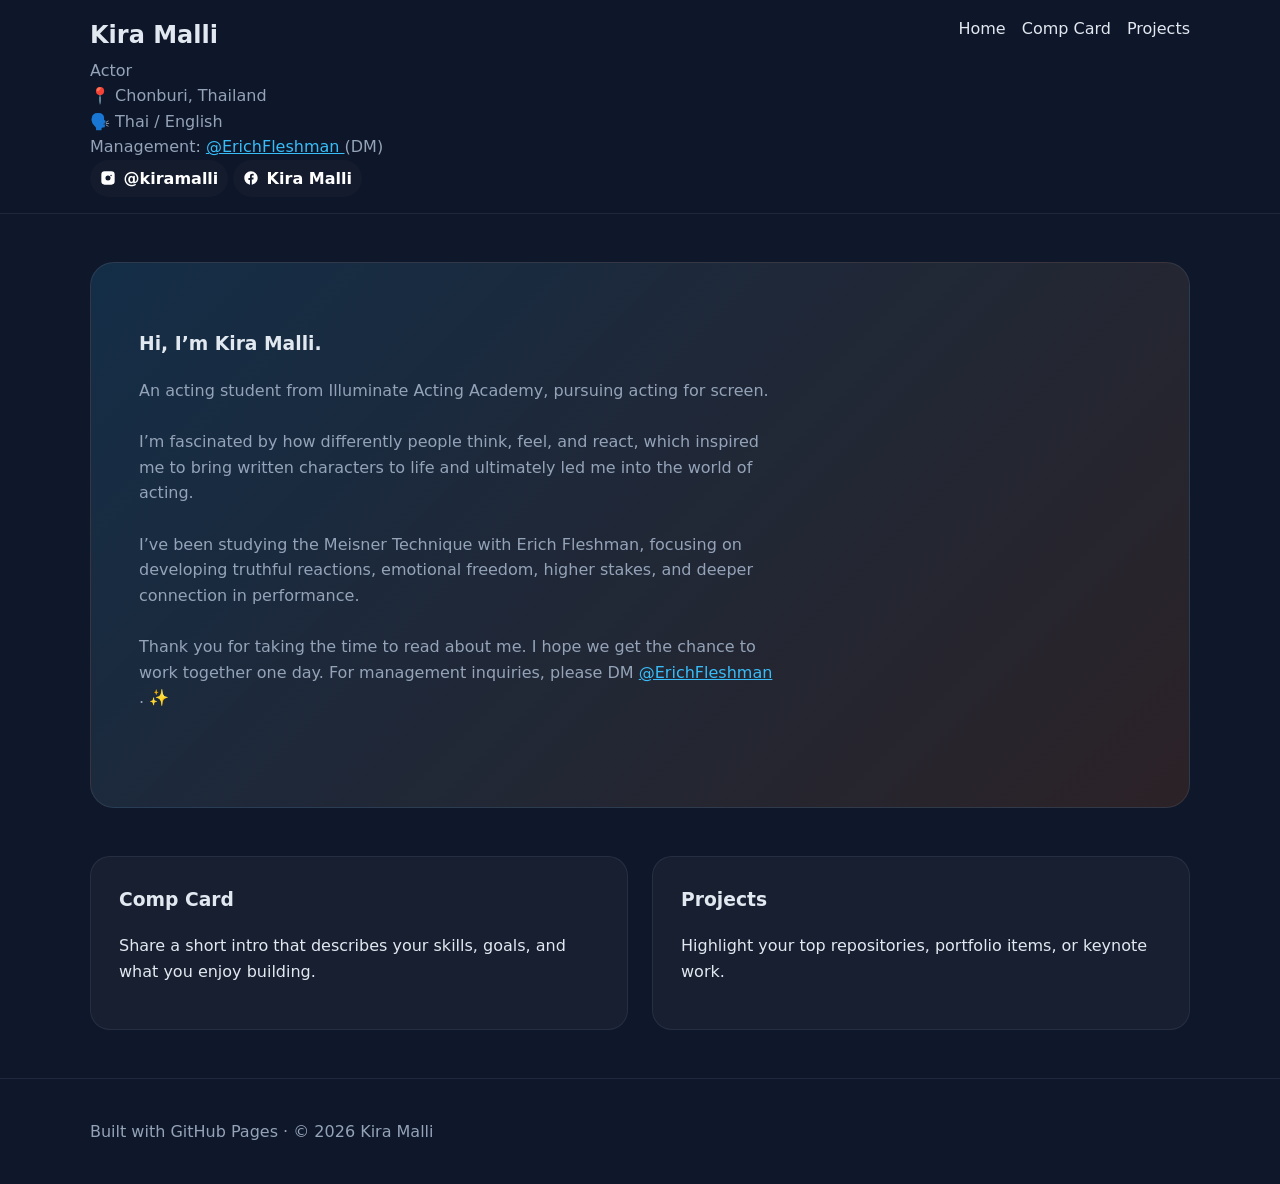
==== index.html @ f783289f "update about me format" ====
<!DOCTYPE html>
<html lang="en">
<head>
  <meta charset="UTF-8" />
  <meta name="viewport" content="width=device-width, initial-scale=1.0" />
  <title>Kira Malli | Profile</title>
  <link rel="stylesheet" href="assets/css/styles.css" />
</head>
<body>
  <header class="site-header">
    <div class="container">
      <div class="brand">
        <h1>Kira Malli</h1>
        <p>Actor<br />
        📍 Chonburi, Thailand<br />
        🗣️ Thai / English<br />
        Management: <a 
            href="https://www.instagram.com/erichfleshman/" 
            target="_blank" 
            rel="noreferrer noopener"
            style="color: #38BDF8;">
            @ErichFleshman
            </a> (DM)<br />
        <a class="contact-link" href="https://www.instagram.com/kiramalli/" target="_blank" rel="noreferrer noopener">
            <svg aria-hidden="true" viewBox="0 0 24 24" fill="currentColor" xmlns="http://www.w3.org/2000/svg"><path d="M7 2h10a5 5 0 0 1 5 5v10a5 5 0 0 1-5 5H7a5 5 0 0 1-5-5V7a5 5 0 0 1 5-5zm5 6.2a3.8 3.8 0 1 0 0 7.6 3.8 3.8 0 0 0 0-7.6zm4.6-.9a1.1 1.1 0 1 0 0 2.2 1.1 1.1 0 0 0 0-2.2z"/></svg>
            <span>@kiramalli</span>
        </a>
        <a class="contact-link" href="https://www.facebook.com/profile.php?id=61576661633988" target="_blank" rel="noreferrer noopener">
            <svg aria-hidden="true" viewBox="0 0 24 24" fill="currentColor" xmlns="http://www.w3.org/2000/svg"><path d="M22 12.07C22 6.48 17.52 2 11.93 2 6.34 2 2 6.48 2 12.07 2 17.07 5.66 21.18 10.44 22v-7.02H8.08v-2.91h2.36V9.41c0-2.33 1.38-3.62 3.5-3.62.99 0 1.84.07 2.09.11v2.42h-1.45c-1.14 0-1.36.54-1.36 1.33v1.75h2.73l-.36 2.91h-2.37V22C18.34 21.18 22 17.07 22 12.07z"/></svg>
            <span>Kira Malli</span>
        </a>
    </p>
      </div>
      <div class="header-right">
        <nav class="site-nav">
          <a href="index.html">Home</a>
          <a href="comp-card.html">Comp Card</a>
          <a href="projects.html">Projects</a>
        </nav>
      </div>
    </div>
  </header>

  <main class="content container">
    <section class="hero">
      <h3>Hi, I’m Kira Malli.</h3>
      <p>An acting student from Illuminate Acting Academy, pursuing acting for screen. <br /><br />
        I’m fascinated by how differently people think, feel, and react, which inspired me to bring written characters to life and ultimately led me into the world of acting. <br /><br />
        I’ve been studying the Meisner Technique with Erich Fleshman, focusing on developing truthful reactions, emotional freedom, higher stakes, and deeper connection in performance. <br /><br />
        Thank you for taking the time to read about me. I hope we get the chance to work together one day. For management inquiries, please DM <a 
            href="https://www.instagram.com/erichfleshman/" 
            target="_blank" 
            rel="noreferrer noopener"
            style="color: #38BDF8;">
            @ErichFleshman
            </a>. ✨</p>
      <p class="cta">
        <!--<a class="button" href="projects.html">View Work</a> 
        <a class="button secondary" href="comp-card.html">Learn More</a>-->
      </p>
    </section>

    <section class="summary-grid">
      <article>
        <h3>Comp Card</h3>
        <p>Share a short intro that describes your skills, goals, and what you enjoy building.</p>
      </article>
      <article>
        <h3>Projects</h3>
        <p>Highlight your top repositories, portfolio items, or keynote work.</p>
      </article>
    </section>
  </main>

  <footer class="site-footer">
    <div class="container">
      <p>Built with GitHub Pages · © 2026 Kira Malli</p>
    </div>
  </footer>
  <script src="assets/js/main.js"></script>
</body>
</html>
---- assets/css/styles.css ----
:root {
	--bg: #0f172a;
	--surface: #111827;
	--muted: #94a3b8;
	--text: #e2e8f0;
	--accent: #38bdf8;
	--accent-2: #f97316;
}

* {
	box-sizing: border-box;
}

body {
	margin: 0;
	font-family: Inter, system-ui, sans-serif;
	background: var(--bg);
	color: var(--text);
	line-height: 1.6;
}

.container {
	width: min(1100px, calc(100% - 2rem));
	margin: 0 auto;
}

.site-header {
	background: rgba(15, 23, 42, 0.96);
	border-bottom: 1px solid rgba(148, 163, 184, 0.12);
	position: sticky;
	top: 0;
	z-index: 10;
}

.site-header .container {
	display: flex;
	align-items: flex-start;
	justify-content: space-between;
	gap: 1rem;
	padding: 1rem 0;
}

.brand h1 {
	margin: 0;
	font-size: 1.5rem;
}

.brand p {
	margin: 0.2rem 0 0;
	color: var(--muted);
}

.site-nav {
	display: flex;
	flex-wrap: wrap;
	gap: 1rem;
}

.site-nav a {
	color: var(--text);
	text-decoration: none;
	font-weight: 500;
}

.site-nav a:hover {
	color: var(--accent);
}

.content {
	padding: 3rem 0;
}

.hero {
	background: linear-gradient(135deg, rgba(56, 189, 248, 0.14), rgba(249, 115, 22, 0.12));
	border: 1px solid rgba(148, 163, 184, 0.14);
	border-radius: 24px;
	padding: 3rem;
}

.hero h2 {
	margin-top: 0;
	font-size: clamp(2rem, 4vw, 3.5rem);
}

.hero p {
	max-width: 40rem;
	color: var(--muted);
}

.cta {
	margin-top: 2rem;
	display: flex;
	gap: 1rem;
	flex-wrap: wrap;
}

.button {
	padding: 0.95rem 1.75rem;
	border-radius: 999px;
	border: none;
	background: var(--accent);
	color: #0f172a;
	text-decoration: none;
	font-weight: 600;
}

.button.secondary {
	background: transparent;
	color: var(--text);
	border: 1px solid rgba(226, 232, 240, 0.18);
}

.summary-grid {
	display: grid;
	grid-template-columns: repeat(auto-fit, minmax(220px, 1fr));
	gap: 1.5rem;
	margin-top: 3rem;
}

.summary-grid article {
	background: rgba(255, 255, 255, 0.035);
	border: 1px solid rgba(148, 163, 184, 0.12);
	border-radius: 20px;
	padding: 1.75rem;
}

.summary-grid h3 {
	margin-top: 0;
}

.project-list {
	list-style: none;
	padding: 0;
	margin: 0;
	display: grid;
	gap: 1.5rem;
}

.project-list li {
	background: rgba(255, 255, 255, 0.04);
	border: 1px solid rgba(148, 163, 184, 0.12);
	border-radius: 18px;
	padding: 1.5rem;
}

.site-footer {
	border-top: 1px solid rgba(148, 163, 184, 0.12);
	padding: 1.5rem 0;
	color: var(--muted);
}

@media (max-width: 720px) {
	.site-header .container {
		flex-direction: column;
		align-items: flex-start;
	}

	.site-nav {
		width: 100%;
		justify-content: flex-start;
	}
}

/* Header right / contacts */
.header-right {
	display: flex;
	align-items: center;
	gap: 1rem;
}

.header-contacts {
	display: flex;
	flex-direction: column;
	gap: 0.25rem;
	align-items: flex-end;
	position: absolute;
	top: 0.6rem;
	right: 1rem;
}

.contact-link {
	display: inline-flex;
	align-items: center;
	gap: 0.5rem;
	color: #fff;
	text-decoration: none;
	font-weight: 600;
	background: rgba(255,255,255,0.02);
	padding: 0.35rem 0.6rem;
	font-size: 1em;
	border-radius: 999px;
}

.contact-link svg {
	height: 1em;
	width: auto;
	vertical-align: -0.125em;
}
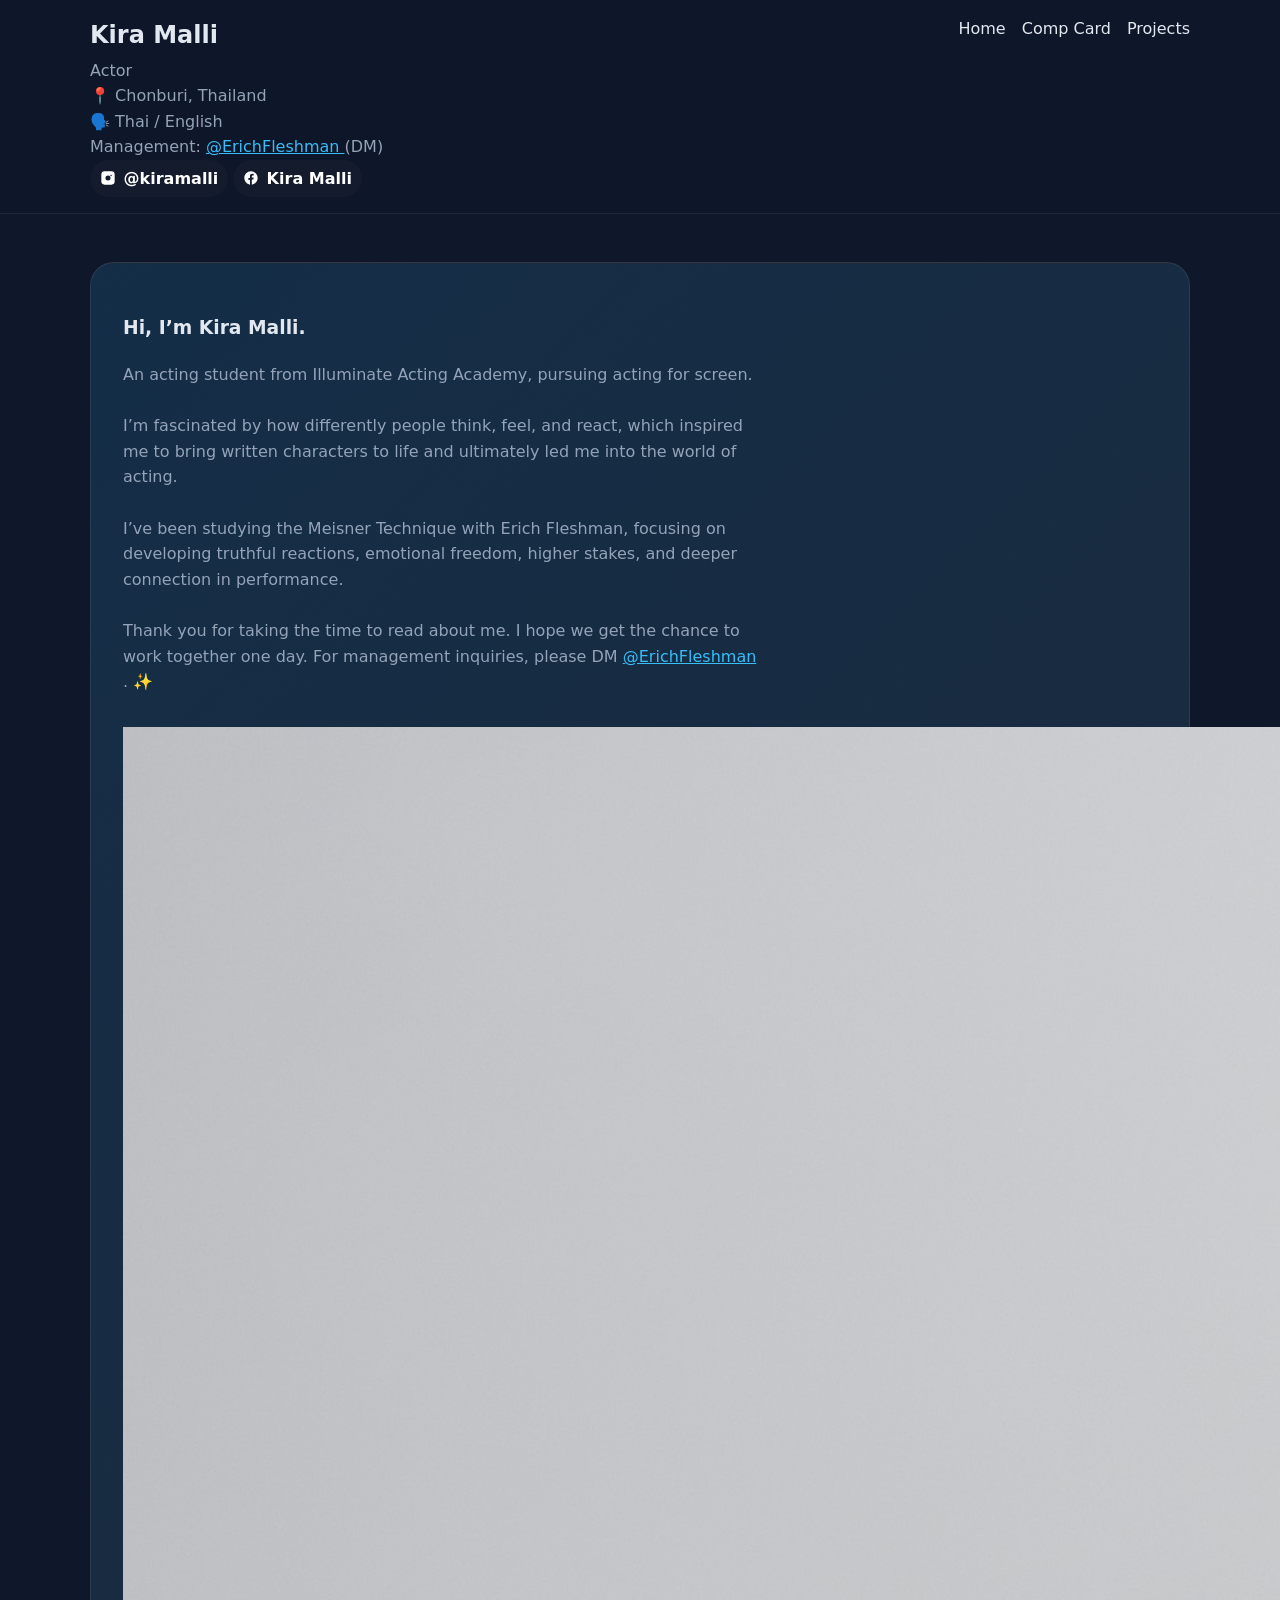
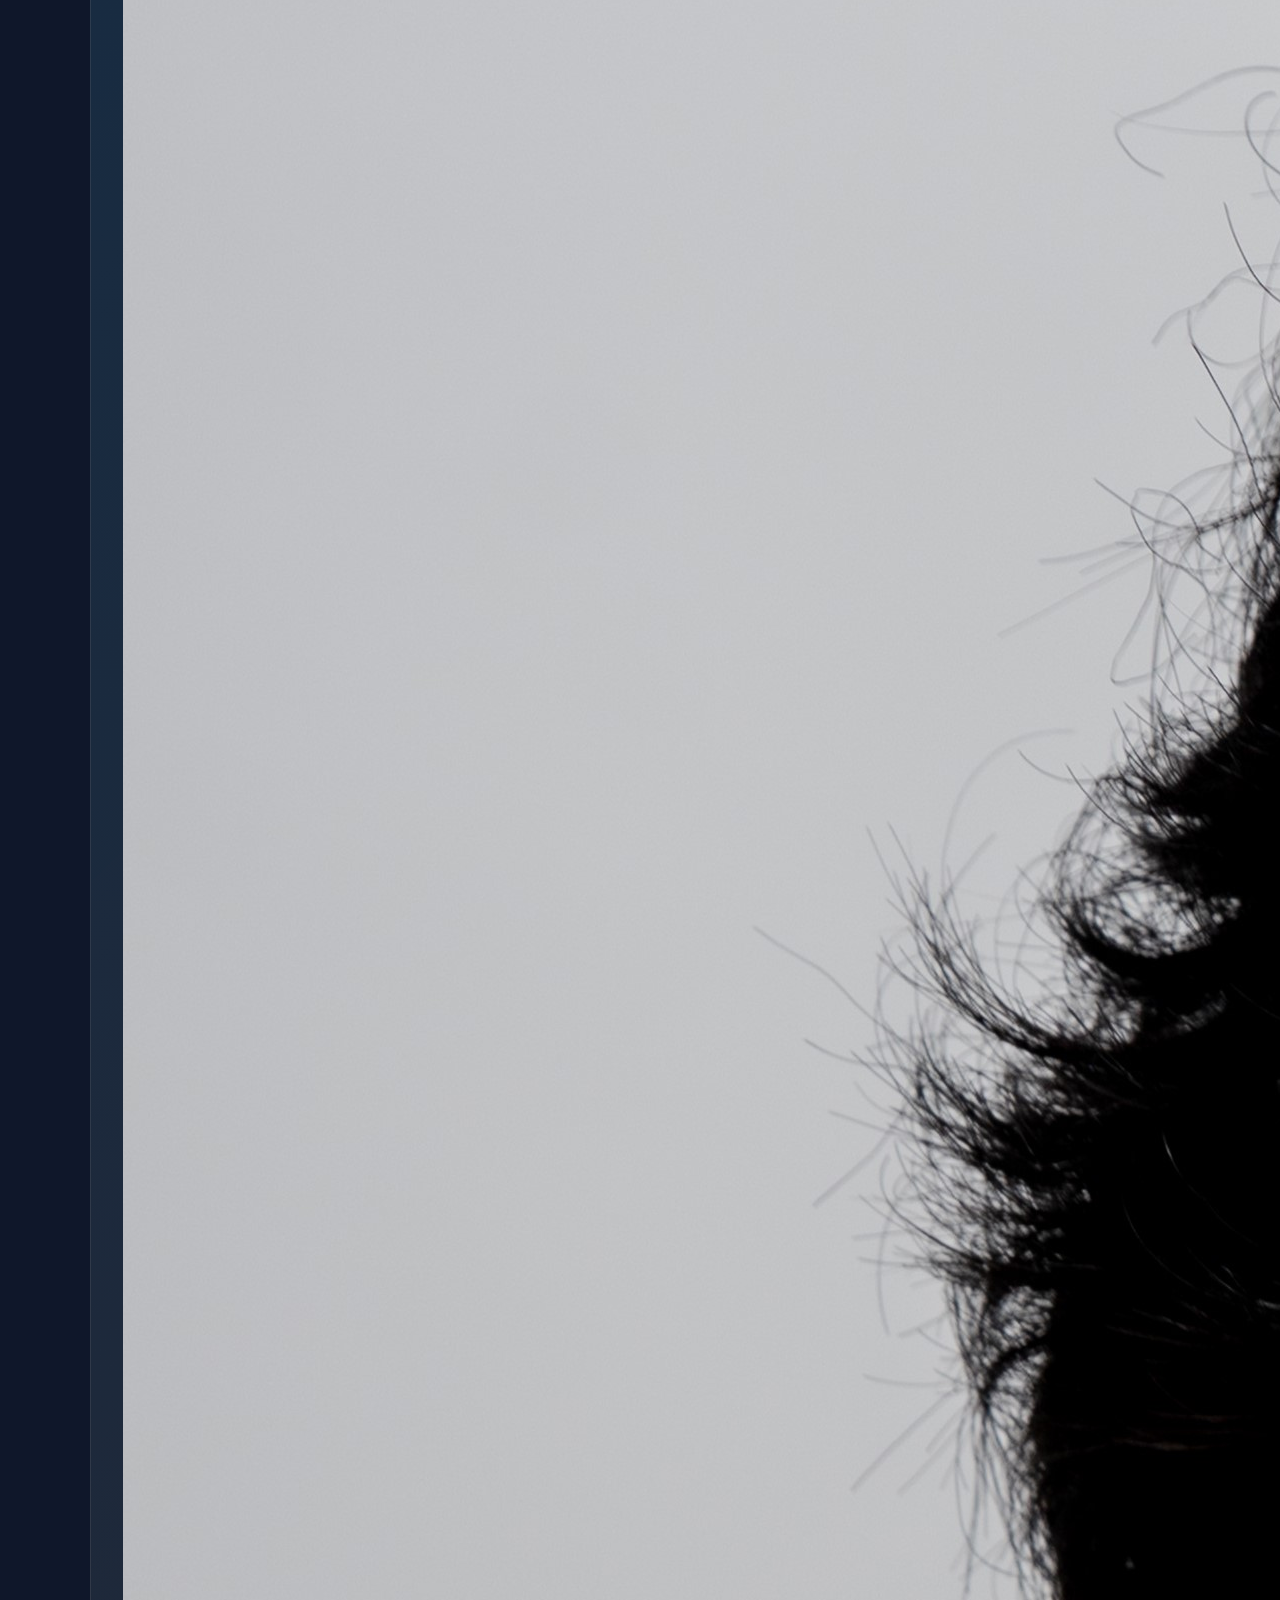
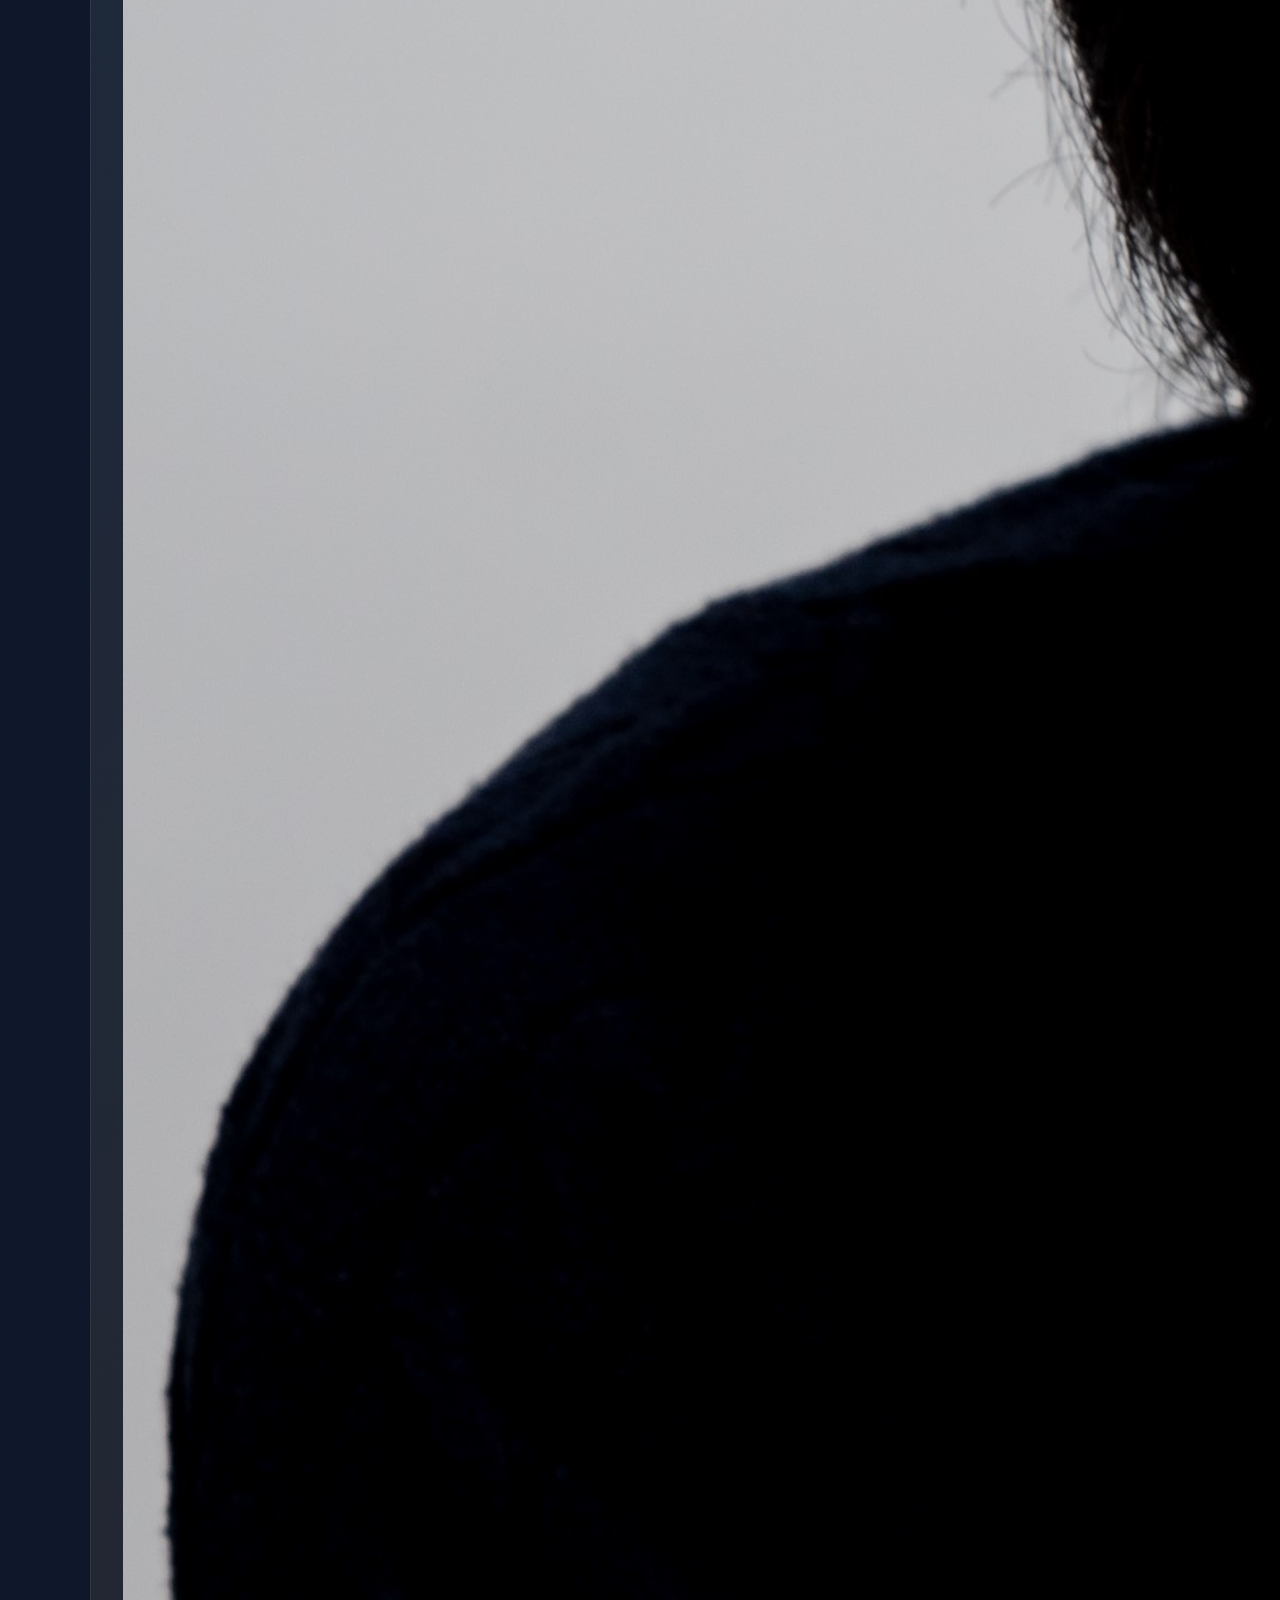
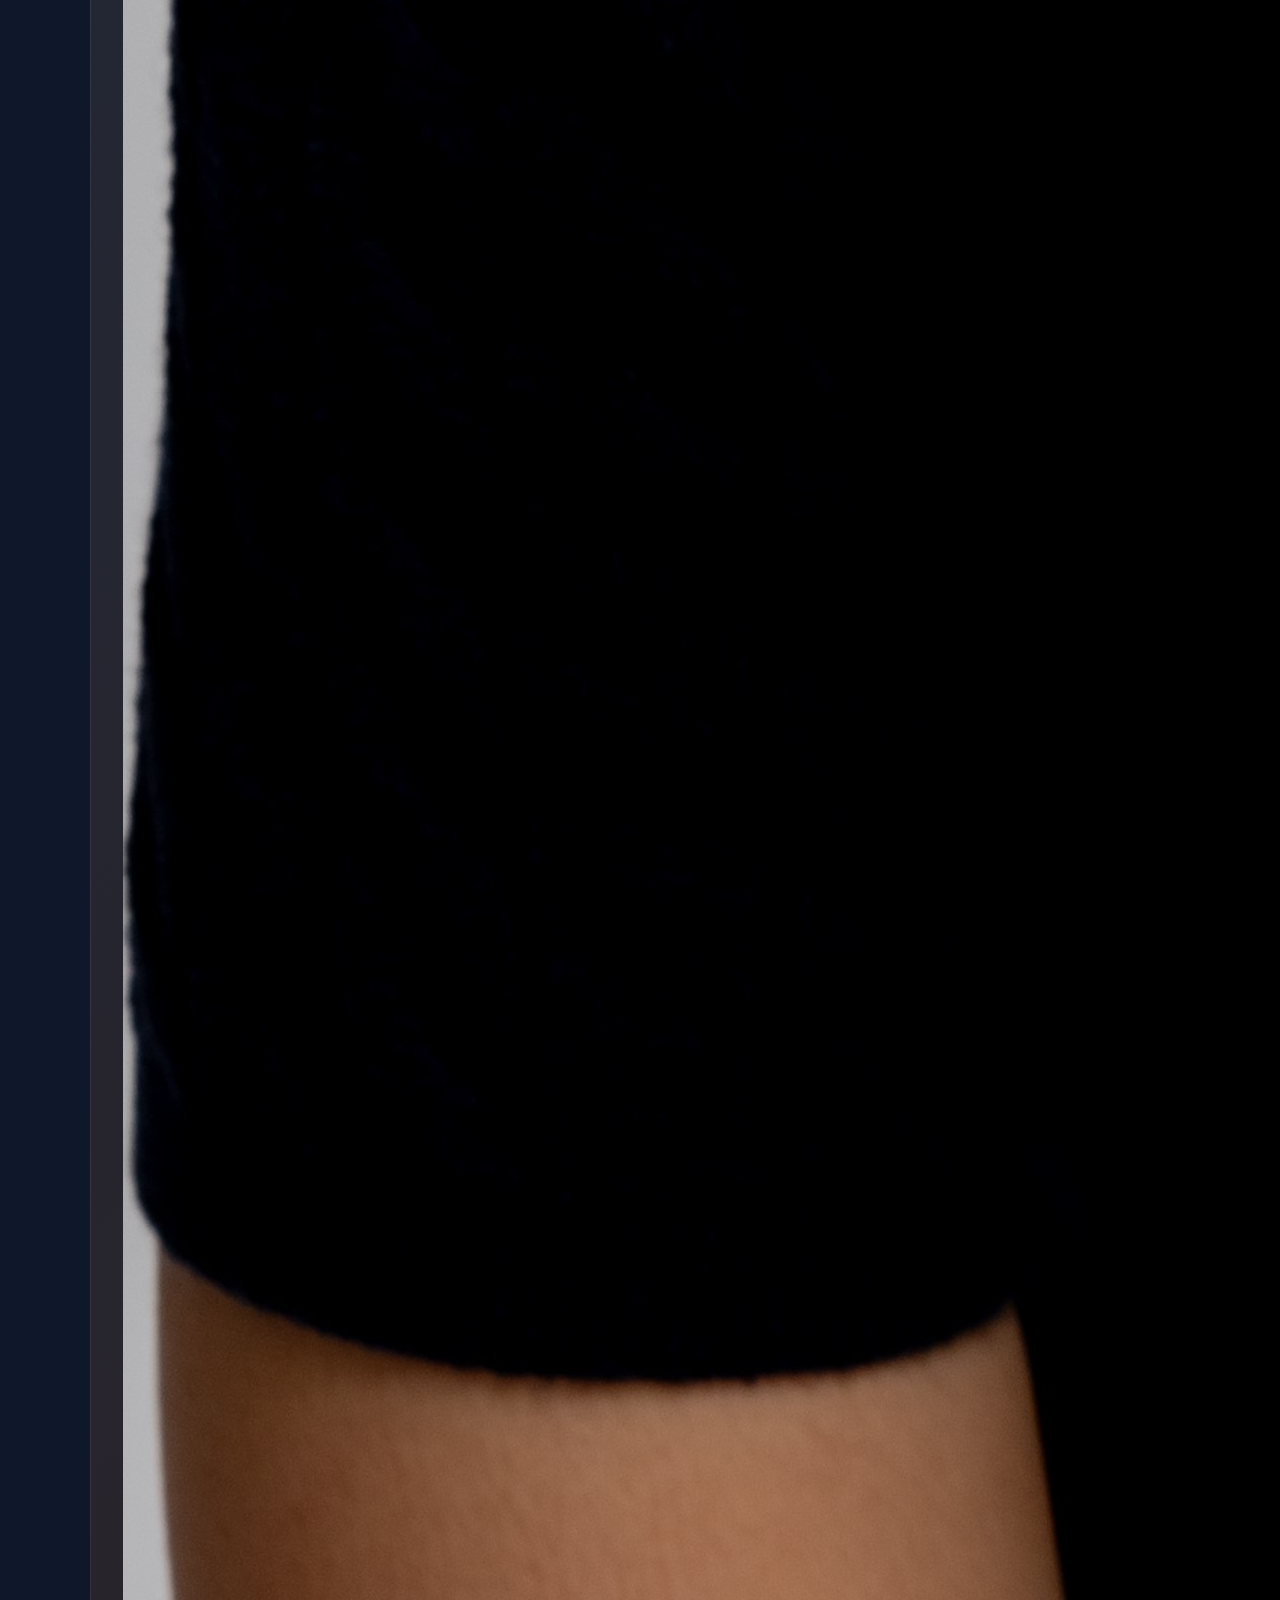
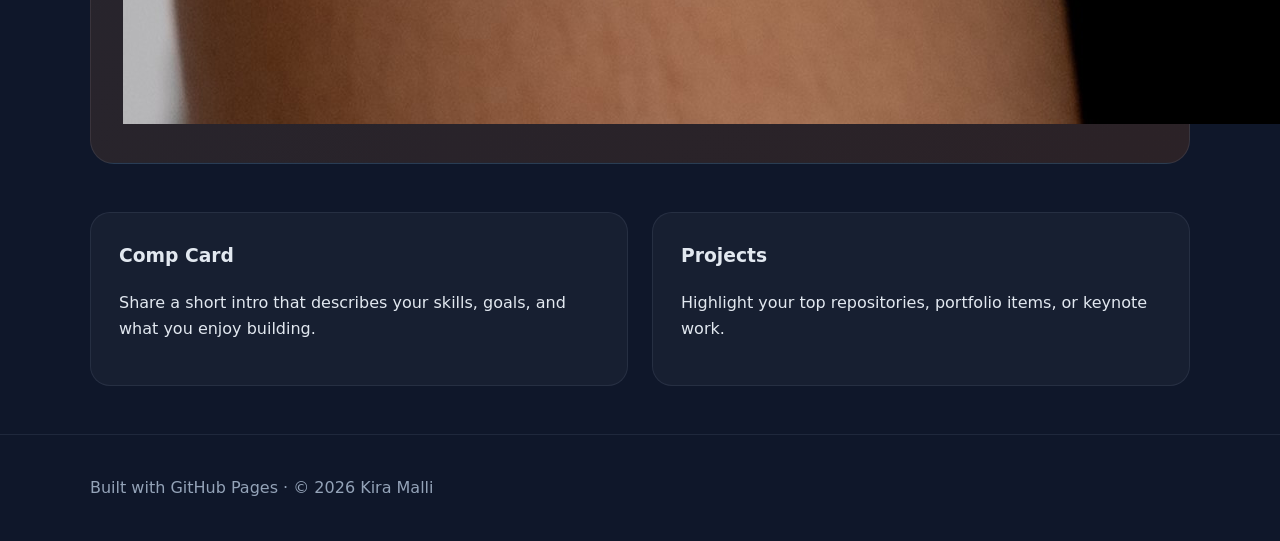
==== commit 3c576ee4: "add profile pic" ====
--- a/index.html
+++ b/index.html
@@ -43,6 +43,7 @@
 
   <main class="content container">
     <section class="hero">
+      <div>
       <h3>Hi, I’m Kira Malli.</h3>
       <p>An acting student from Illuminate Acting Academy, pursuing acting for screen. <br /><br />
         I’m fascinated by how differently people think, feel, and react, which inspired me to bring written characters to life and ultimately led me into the world of acting. <br /><br />
@@ -58,6 +59,10 @@
         <!--<a class="button" href="projects.html">View Work</a> 
         <a class="button secondary" href="comp-card.html">Learn More</a>-->
       </p>
+      </div>
+      <div>
+        <img src="assets/images/profile-pic.jpg" alt="Kira Malli" class="profile-pic" />
+      </div>
     </section>
 
     <section class="summary-grid">
--- a/assets/css/styles.css
+++ b/assets/css/styles.css
@@ -74,7 +74,7 @@
 	background: linear-gradient(135deg, rgba(56, 189, 248, 0.14), rgba(249, 115, 22, 0.12));
 	border: 1px solid rgba(148, 163, 184, 0.14);
 	border-radius: 24px;
-	padding: 3rem;
+	padding: 2rem;
 }
 
 .hero h2 {
@@ -88,7 +88,7 @@
 }
 
 .cta {
-	margin-top: 2rem;
+	margin-top: 1rem;
 	display: flex;
 	gap: 1rem;
 	flex-wrap: wrap;
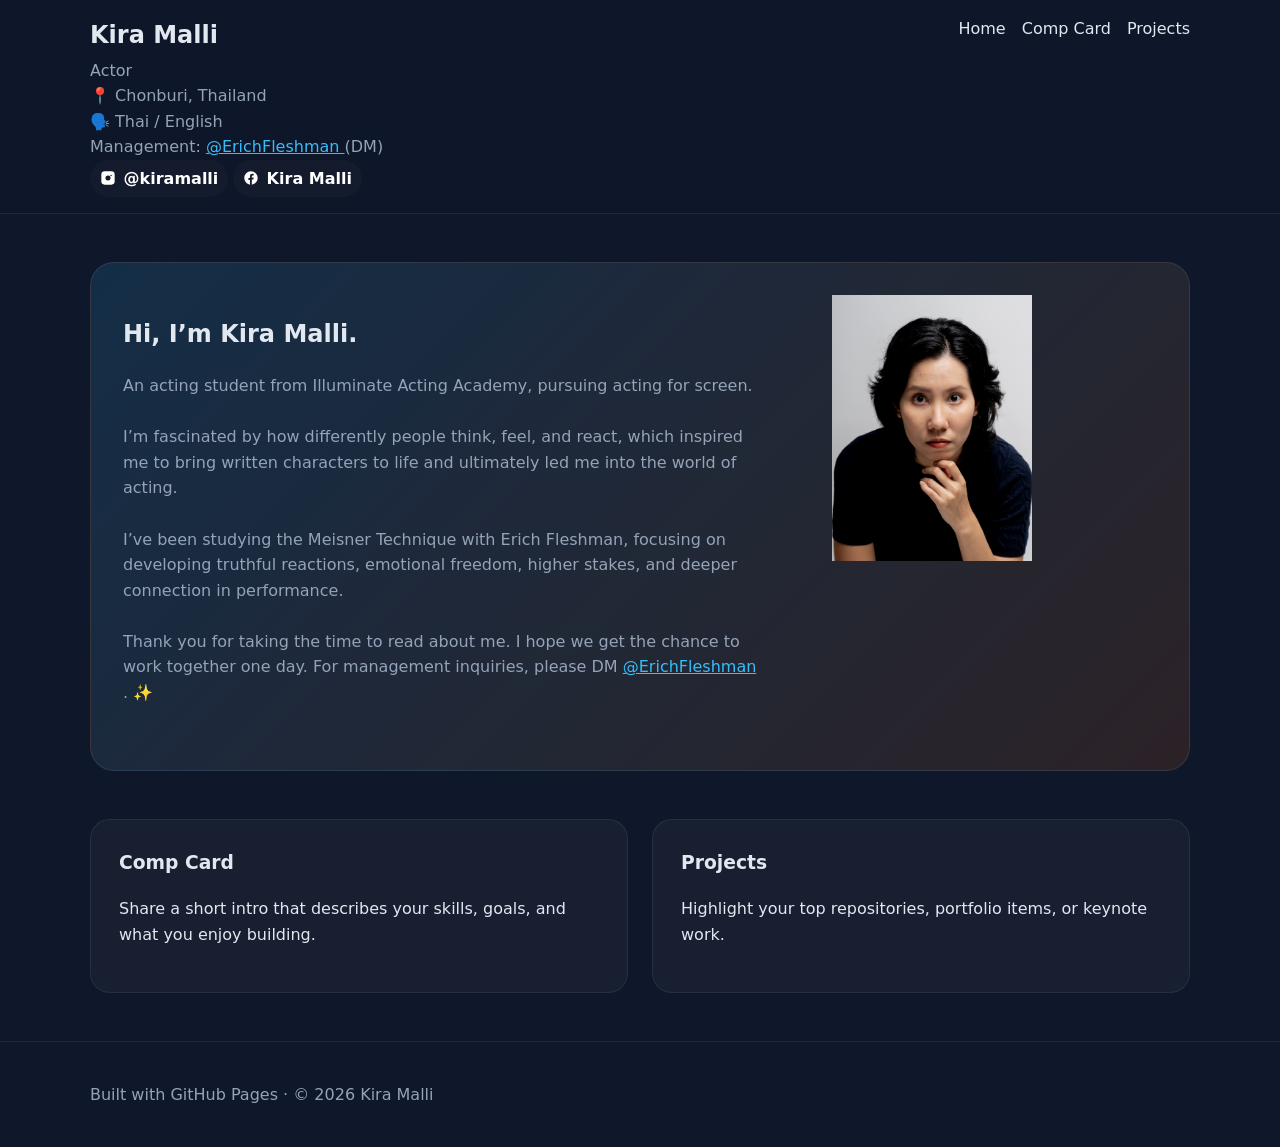
==== commit df8a9f94: "format the about me text and picture" ====
--- a/index.html
+++ b/index.html
@@ -43,8 +43,8 @@
 
   <main class="content container">
     <section class="hero">
-      <div>
-      <h3>Hi, I’m Kira Malli.</h3>
+      <div class="hero-text">
+      <h1>Hi, I’m Kira Malli.</h1>
       <p>An acting student from Illuminate Acting Academy, pursuing acting for screen. <br /><br />
         I’m fascinated by how differently people think, feel, and react, which inspired me to bring written characters to life and ultimately led me into the world of acting. <br /><br />
         I’ve been studying the Meisner Technique with Erich Fleshman, focusing on developing truthful reactions, emotional freedom, higher stakes, and deeper connection in performance. <br /><br />
@@ -60,7 +60,7 @@
         <a class="button secondary" href="comp-card.html">Learn More</a>-->
       </p>
       </div>
-      <div>
+      <div class="hero-image">
         <img src="assets/images/profile-pic.jpg" alt="Kira Malli" class="profile-pic" />
       </div>
     </section>
--- a/assets/css/styles.css
+++ b/assets/css/styles.css
@@ -71,10 +71,21 @@
 }
 
 .hero {
+	display:flex;
+	align-items: flex-start;
+	gap: 60px;
 	background: linear-gradient(135deg, rgba(56, 189, 248, 0.14), rgba(249, 115, 22, 0.12));
 	border: 1px solid rgba(148, 163, 184, 0.14);
 	border-radius: 24px;
 	padding: 2rem;
+}
+
+.hero-text{
+	flex: 2;
+}
+
+.hero-image{
+	flex: 1;
 }
 
 .hero h2 {
@@ -197,3 +208,8 @@
 	vertical-align: -0.125em;
 }
 
+.profile-pic {
+  width: 100%;
+  max-width: 200px;
+  height: auto;
+}
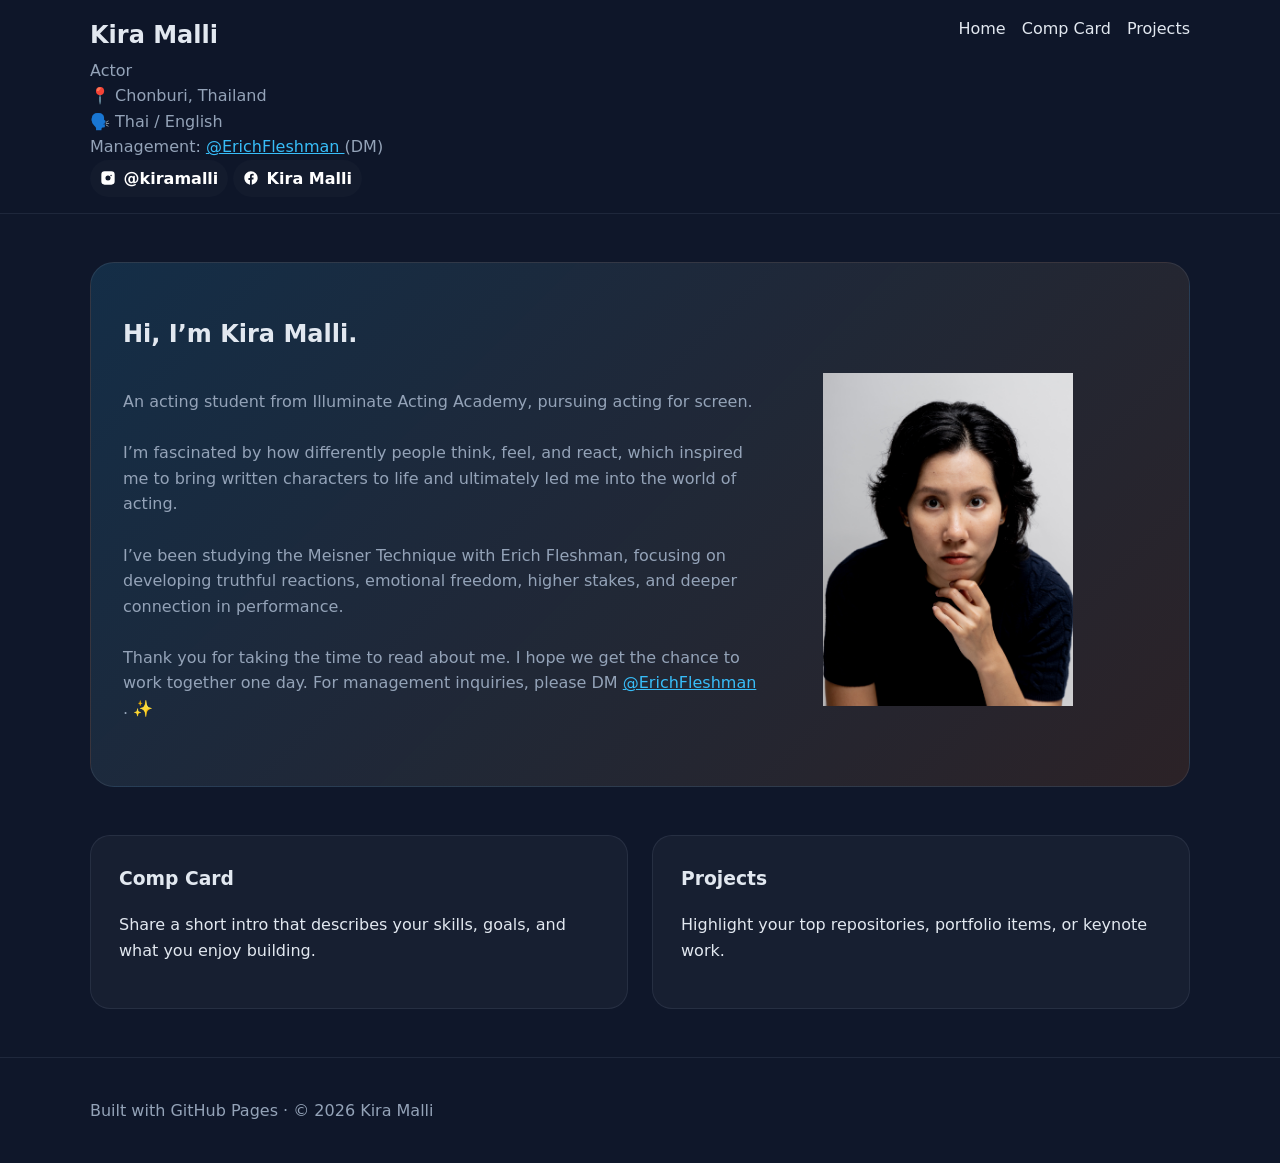
==== commit 2daa093d: "update for mat abou tme" ====
--- a/index.html
+++ b/index.html
@@ -43,25 +43,27 @@
 
   <main class="content container">
     <section class="hero">
-      <div class="hero-text">
       <h1>Hi, I’m Kira Malli.</h1>
-      <p>An acting student from Illuminate Acting Academy, pursuing acting for screen. <br /><br />
-        I’m fascinated by how differently people think, feel, and react, which inspired me to bring written characters to life and ultimately led me into the world of acting. <br /><br />
-        I’ve been studying the Meisner Technique with Erich Fleshman, focusing on developing truthful reactions, emotional freedom, higher stakes, and deeper connection in performance. <br /><br />
-        Thank you for taking the time to read about me. I hope we get the chance to work together one day. For management inquiries, please DM <a 
-            href="https://www.instagram.com/erichfleshman/" 
-            target="_blank" 
-            rel="noreferrer noopener"
-            style="color: #38BDF8;">
-            @ErichFleshman
-            </a>. ✨</p>
-      <p class="cta">
-        <!--<a class="button" href="projects.html">View Work</a> 
-        <a class="button secondary" href="comp-card.html">Learn More</a>-->
-      </p>
-      </div>
-      <div class="hero-image">
-        <img src="assets/images/profile-pic.jpg" alt="Kira Malli" class="profile-pic" />
+      <div class="hero-sub">
+        <div class="hero-text">
+        <p>An acting student from Illuminate Acting Academy, pursuing acting for screen. <br /><br />
+          I’m fascinated by how differently people think, feel, and react, which inspired me to bring written characters to life and ultimately led me into the world of acting. <br /><br />
+          I’ve been studying the Meisner Technique with Erich Fleshman, focusing on developing truthful reactions, emotional freedom, higher stakes, and deeper connection in performance. <br /><br />
+          Thank you for taking the time to read about me. I hope we get the chance to work together one day. For management inquiries, please DM <a 
+              href="https://www.instagram.com/erichfleshman/" 
+              target="_blank" 
+              rel="noreferrer noopener"
+              style="color: #38BDF8;">
+              @ErichFleshman
+              </a>. ✨</p>
+        <p class="cta">
+          <!--<a class="button" href="projects.html">View Work</a> 
+          <a class="button secondary" href="comp-card.html">Learn More</a>-->
+        </p>
+        </div>
+        <div class="hero-image">
+          <img src="assets/images/profile-pic.jpg" alt="Kira Malli" class="profile-pic" />
+        </div>
       </div>
     </section>
 
--- a/assets/css/styles.css
+++ b/assets/css/styles.css
@@ -71,21 +71,30 @@
 }
 
 .hero {
-	display:flex;
-	align-items: flex-start;
-	gap: 60px;
 	background: linear-gradient(135deg, rgba(56, 189, 248, 0.14), rgba(249, 115, 22, 0.12));
 	border: 1px solid rgba(148, 163, 184, 0.14);
 	border-radius: 24px;
 	padding: 2rem;
 }
 
-.hero-text{
+.hero-sub {
+	display:flex;
+	align-items: flex-start;
+	gap: 60px;
+}
+
+.hero-sub-text{
 	flex: 2;
 }
 
-.hero-image{
+.hero-sub-image{
 	flex: 1;
+}
+
+.profile-pic {
+  width: 100%;
+  max-width: 250px;
+  height: auto;
 }
 
 .hero h2 {
@@ -208,8 +217,3 @@
 	vertical-align: -0.125em;
 }
 
-.profile-pic {
-  width: 100%;
-  max-width: 200px;
-  height: auto;
-}
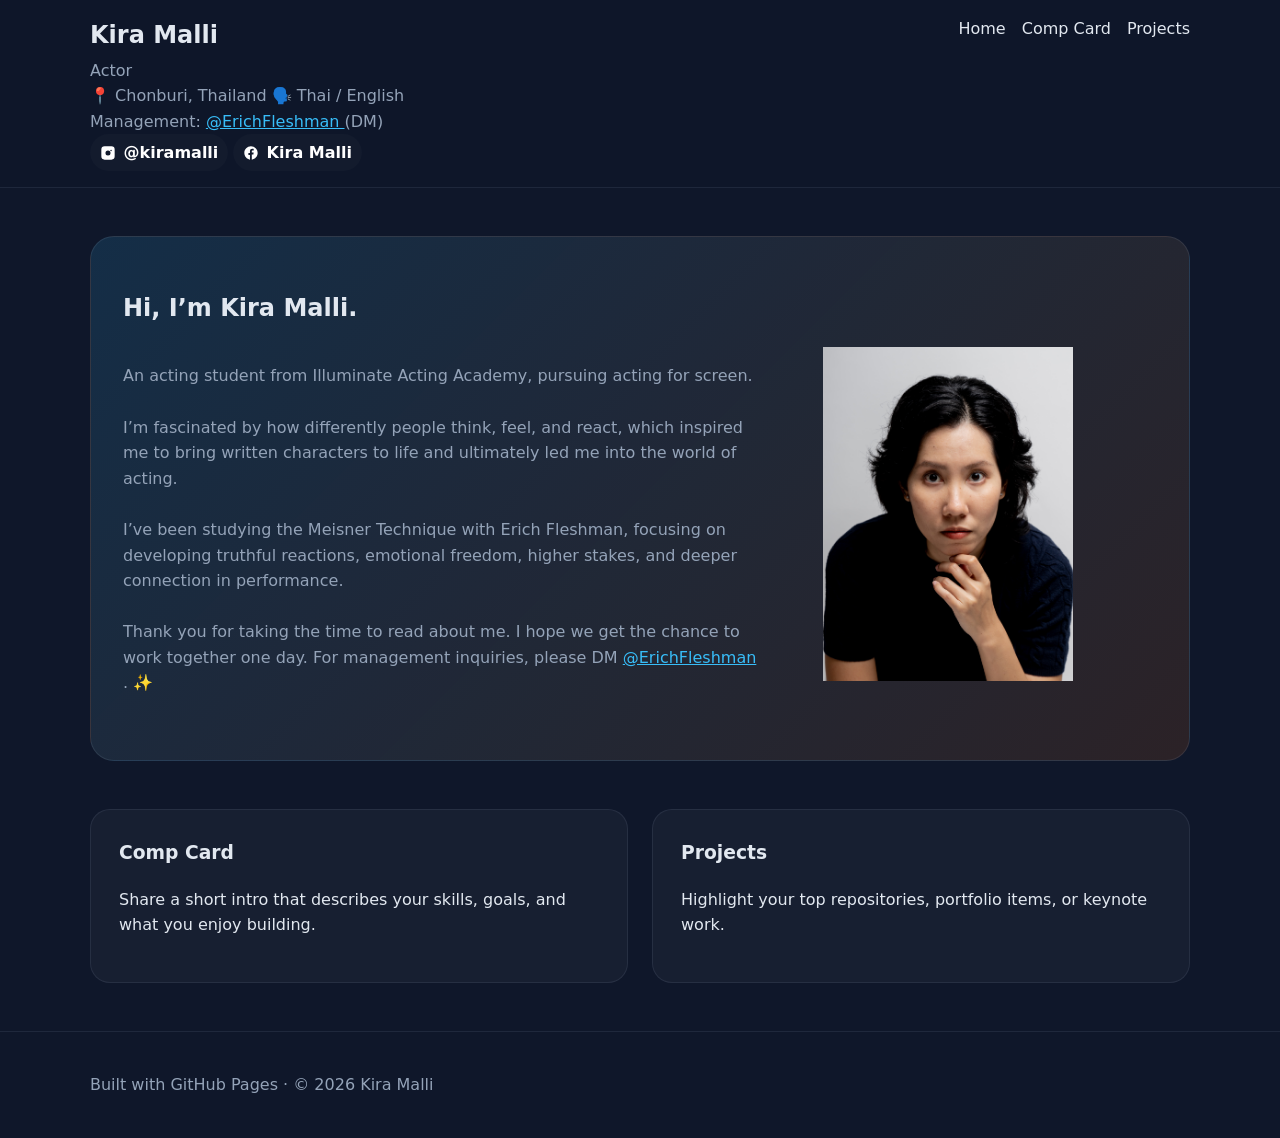
==== commit 94453ff1: "update header" ====
--- a/index.html
+++ b/index.html
@@ -12,8 +12,7 @@
       <div class="brand">
         <h1>Kira Malli</h1>
         <p>Actor<br />
-        📍 Chonburi, Thailand<br />
-        🗣️ Thai / English<br />
+        📍 Chonburi, Thailand   🗣️ Thai / English<br />
         Management: <a 
             href="https://www.instagram.com/erichfleshman/" 
             target="_blank" 
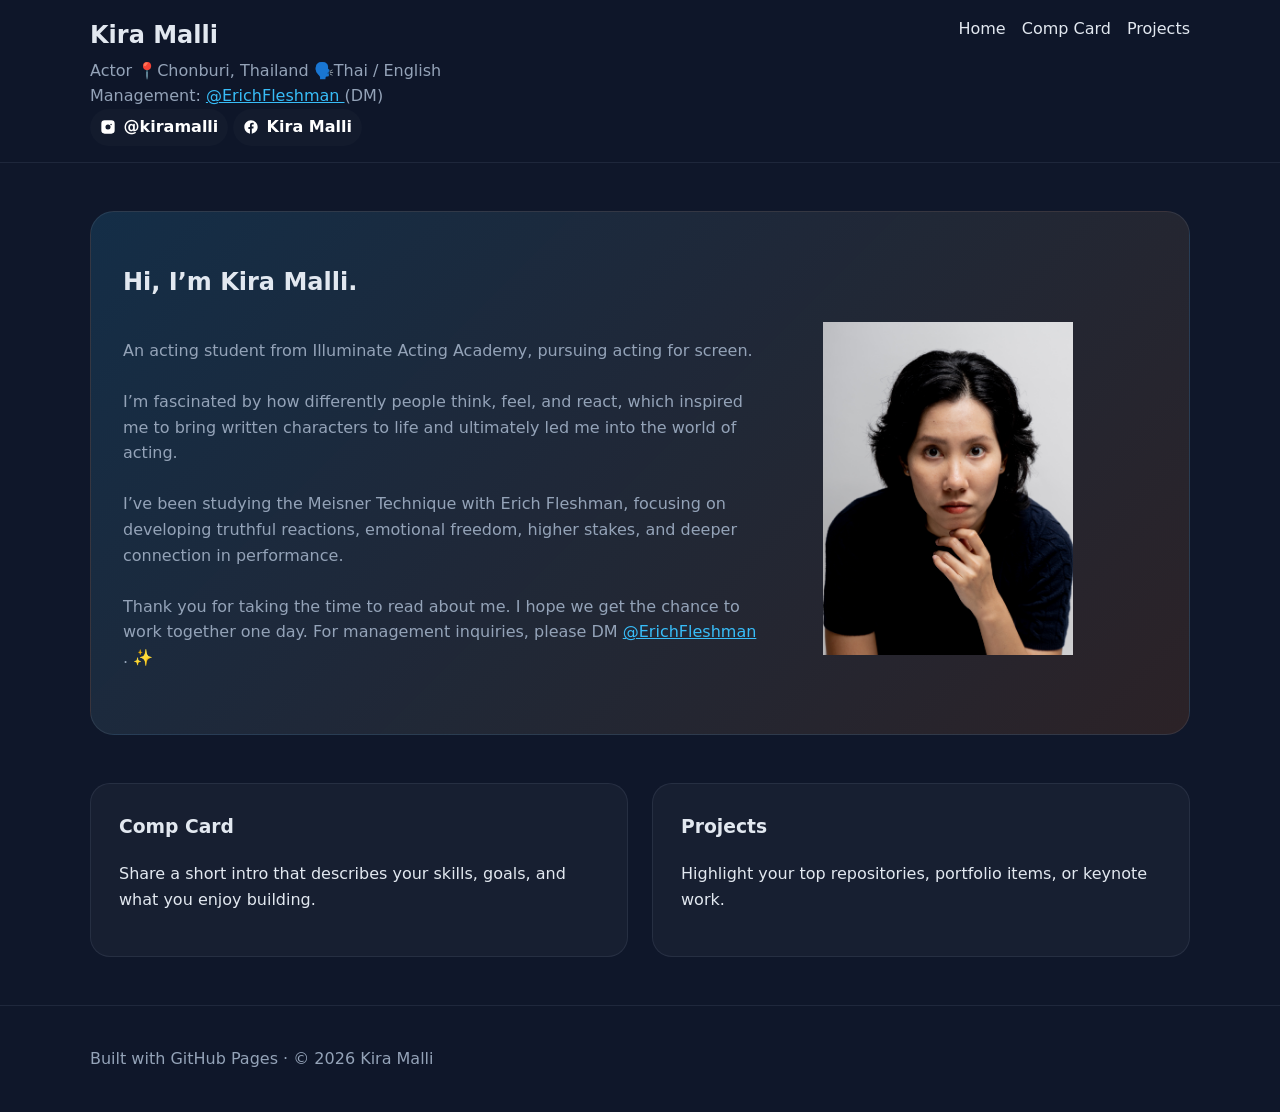
==== commit 9474d5a2: "update header. combine lines" ====
--- a/index.html
+++ b/index.html
@@ -11,8 +11,7 @@
     <div class="container">
       <div class="brand">
         <h1>Kira Malli</h1>
-        <p>Actor<br />
-        📍 Chonburi, Thailand   🗣️ Thai / English<br />
+        <p>Actor 📍Chonburi, Thailand 🗣️Thai / English<br />
         Management: <a 
             href="https://www.instagram.com/erichfleshman/" 
             target="_blank" 
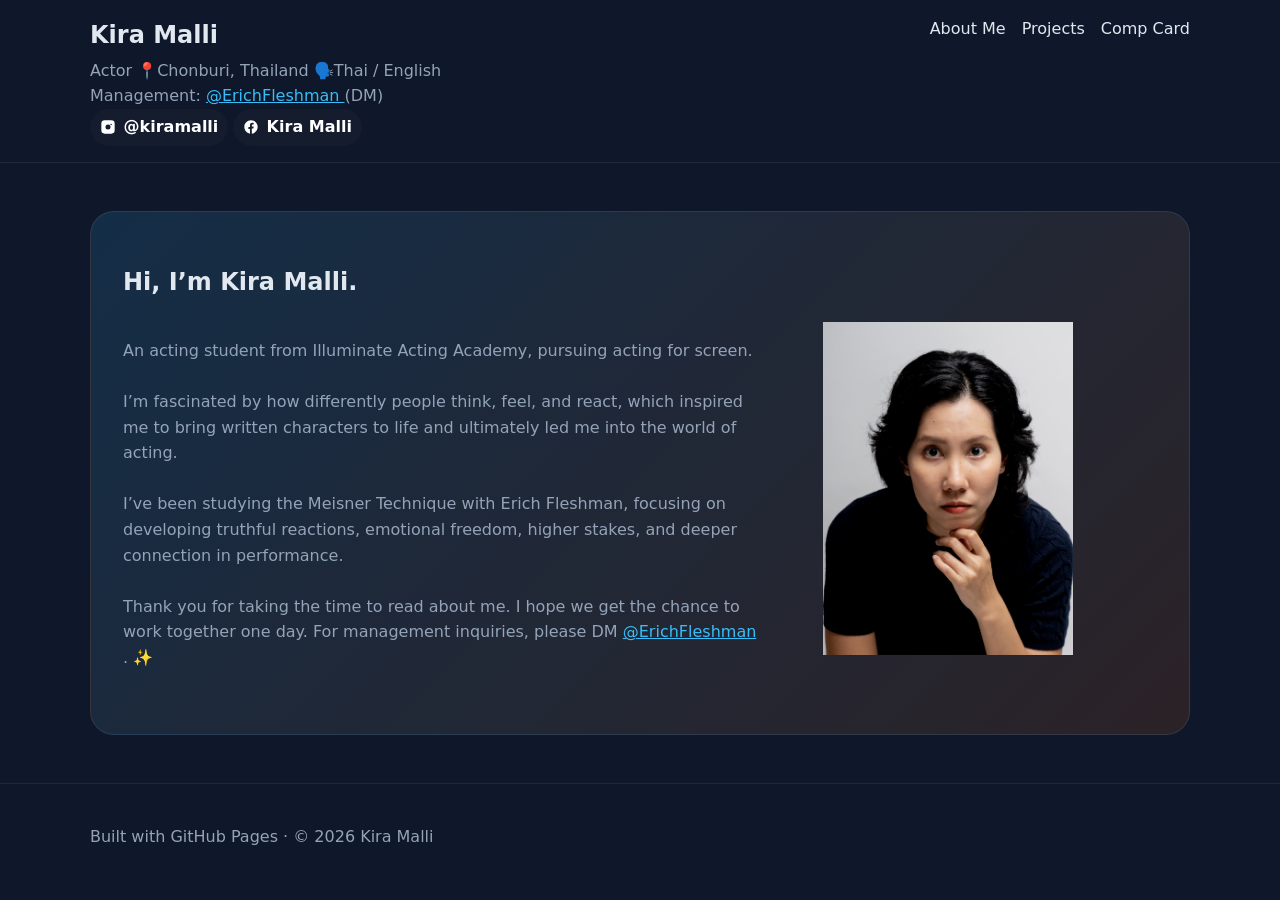
==== commit 30ea7c54: "remove unnesscessery section" ====
--- a/index.html
+++ b/index.html
@@ -31,9 +31,9 @@
       </div>
       <div class="header-right">
         <nav class="site-nav">
-          <a href="index.html">Home</a>
+          <a href="index.html">About Me</a>
+          <a href="projects.html">Projects</a>
           <a href="comp-card.html">Comp Card</a>
-          <a href="projects.html">Projects</a>
         </nav>
       </div>
     </div>
@@ -64,17 +64,18 @@
         </div>
       </div>
     </section>
-
+    <!-- Future sections for projects and comp card 
     <section class="summary-grid">
+      <article>
+        <h3>Projects</h3>
+        <p>Highlight your top repositories, portfolio items, or keynote work.</p>
+      </article>
       <article>
         <h3>Comp Card</h3>
         <p>Share a short intro that describes your skills, goals, and what you enjoy building.</p>
       </article>
-      <article>
-        <h3>Projects</h3>
-        <p>Highlight your top repositories, portfolio items, or keynote work.</p>
-      </article>
     </section>
+    -->
   </main>
 
   <footer class="site-footer">
--- a/assets/css/styles.css
+++ b/assets/css/styles.css
@@ -89,6 +89,14 @@
 
 .hero-sub-image{
 	flex: 1;
+}
+
+@media (max-width: 600px) {
+
+	.hero-sub {
+		flex-direction: column;
+	}
+
 }
 
 .profile-pic {
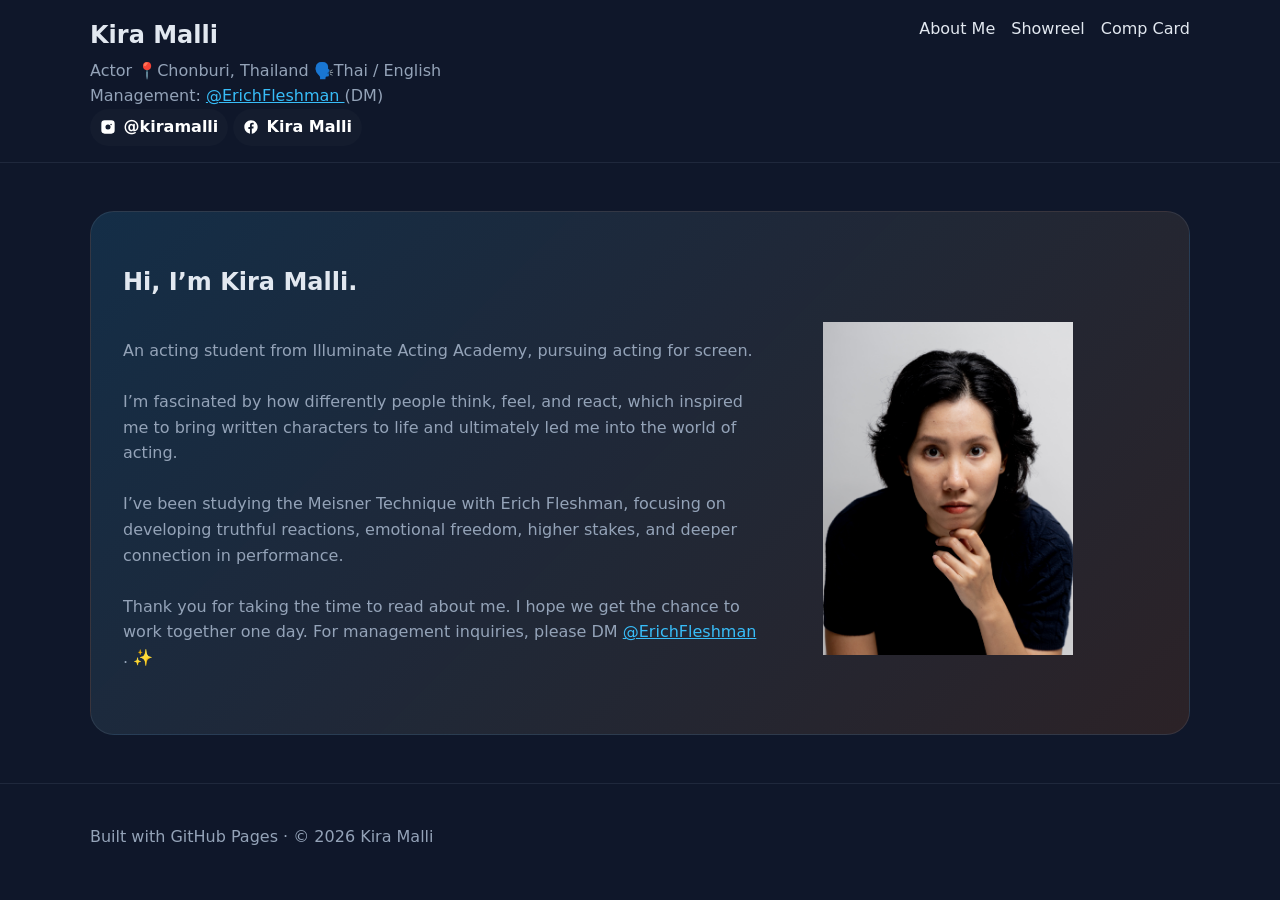
==== commit c4b5cbbe: "change header from projects to showreel" ====
--- a/index.html
+++ b/index.html
@@ -32,7 +32,7 @@
       <div class="header-right">
         <nav class="site-nav">
           <a href="index.html">About Me</a>
-          <a href="projects.html">Projects</a>
+          <a href="projects.html">Showreel</a>
           <a href="comp-card.html">Comp Card</a>
         </nav>
       </div>
--- a/assets/css/styles.css
+++ b/assets/css/styles.css
@@ -169,6 +169,20 @@
 	border: 1px solid rgba(148, 163, 184, 0.12);
 	border-radius: 18px;
 	padding: 1.5rem;
+}
+
+.project-box {
+	display:flex;
+	align-items: flex-start;
+	gap: 60px;
+}
+
+.project-box-1 {
+	flex: 1;
+}
+
+.project-box-2 {
+	flex: 1;
 }
 
 .site-footer {
@@ -225,3 +239,63 @@
 	vertical-align: -0.125em;
 }
 
+/* PDF preview styles */
+.pdf-preview p {
+	color: var(--muted);
+}
+.pdf-preview .viewer {
+	margin-top: 1rem;
+	background: rgba(255,255,255,0.02);
+	border: 1px solid rgba(148, 163, 184, 0.08);
+	border-radius: 12px;
+	overflow: hidden;
+}
+.pdf-preview .viewer .fallback {
+	padding: 1rem;
+	color: var(--muted);
+	text-align: center;
+}
+
+/* Tabs for comp-card */
+.tabs {
+	margin-top: 1rem;
+}
+.tab-buttons {
+	display: flex;
+	gap: 0.5rem;
+	margin-bottom: 1rem;
+}
+.tab-btn {
+	background: transparent;
+	color: var(--text);
+	border: 1px solid rgba(226,232,240,0.06);
+	padding: 0.5rem 0.75rem;
+	border-radius: 8px;
+	cursor: pointer;
+	font-weight: 600;
+}
+.tab-btn.active {
+	background: #38BDF8;
+	color: #0f172a;
+	border-color: transparent;
+}
+.tab-content { display: none; }
+.tab-content.active { display: block; }
+.jpg-preview { display: grid; grid-template-columns: 1fr; grid-template-rows: auto auto; max-width: 400px; gap: 0; }
+.jpg-preview img { grid-column: 1; grid-row: 1; width: 100%; max-width: 400px; display: block; box-shadow: 0 6px 18px rgba(2,6,23,0.6); z-index: 1; margin: 0 auto; }
+.jpg-preview .fallback { grid-column: 1; grid-row: 2; }
+.preview-actions { grid-column: 1; grid-row: 1; align-self: start; justify-self: end; padding: 0.6rem; z-index: 5; }
+.preview-actions .button { padding: 0.45rem; border-radius: 999px; display: inline-flex; align-items: center; justify-content: center; width: 40px; height: 40px; }
+.preview-actions .button svg { width: 18px; height: 18px; }
+.preview-actions .button.download-icon { background: #38BDF8; color: #0f172a; border: none; }
+
+/* YouTube video container */
+.video-container {
+	margin: 2rem 0;
+	border-radius: 12px;
+	overflow: hidden;
+	box-shadow: 0 6px 18px rgba(2, 6, 23, 0.6);
+	background: rgba(255, 255, 255, 0.02);
+	border: 1px solid rgba(148, 163, 184, 0.08);
+}
+
